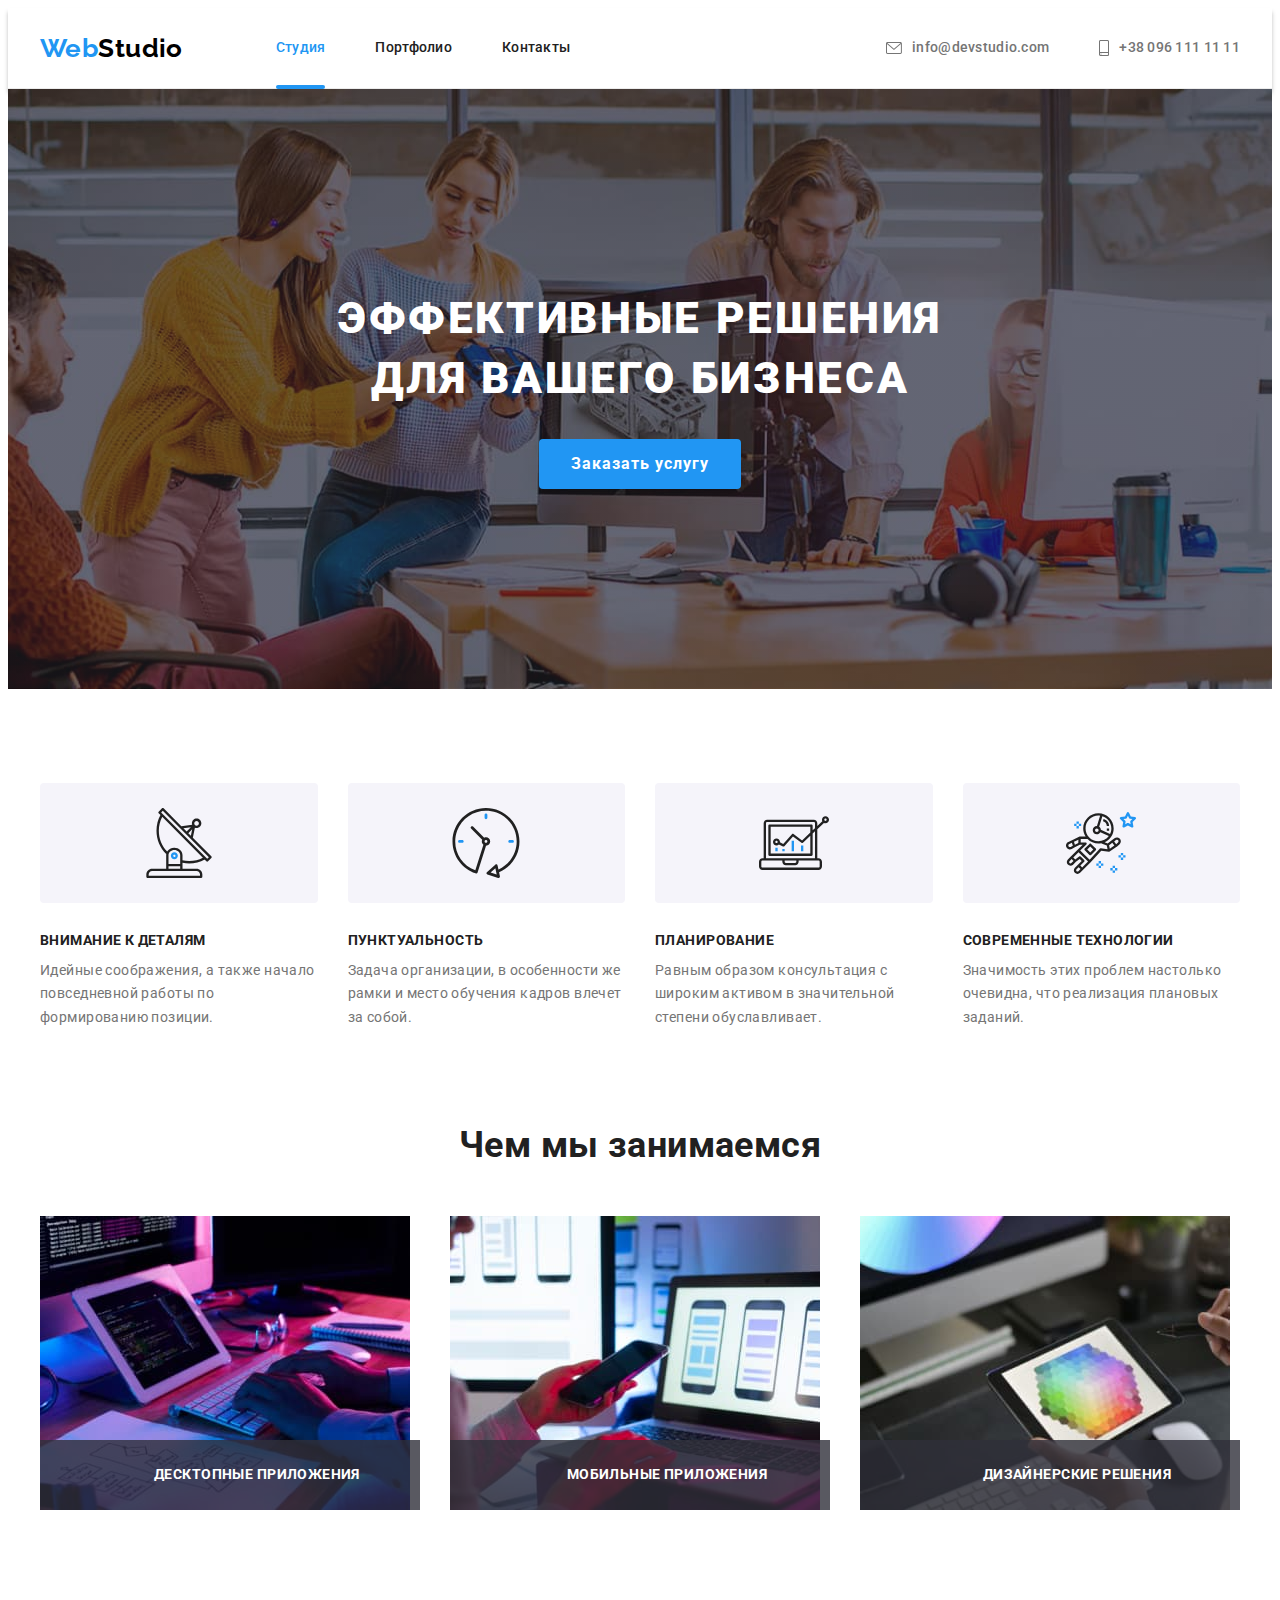
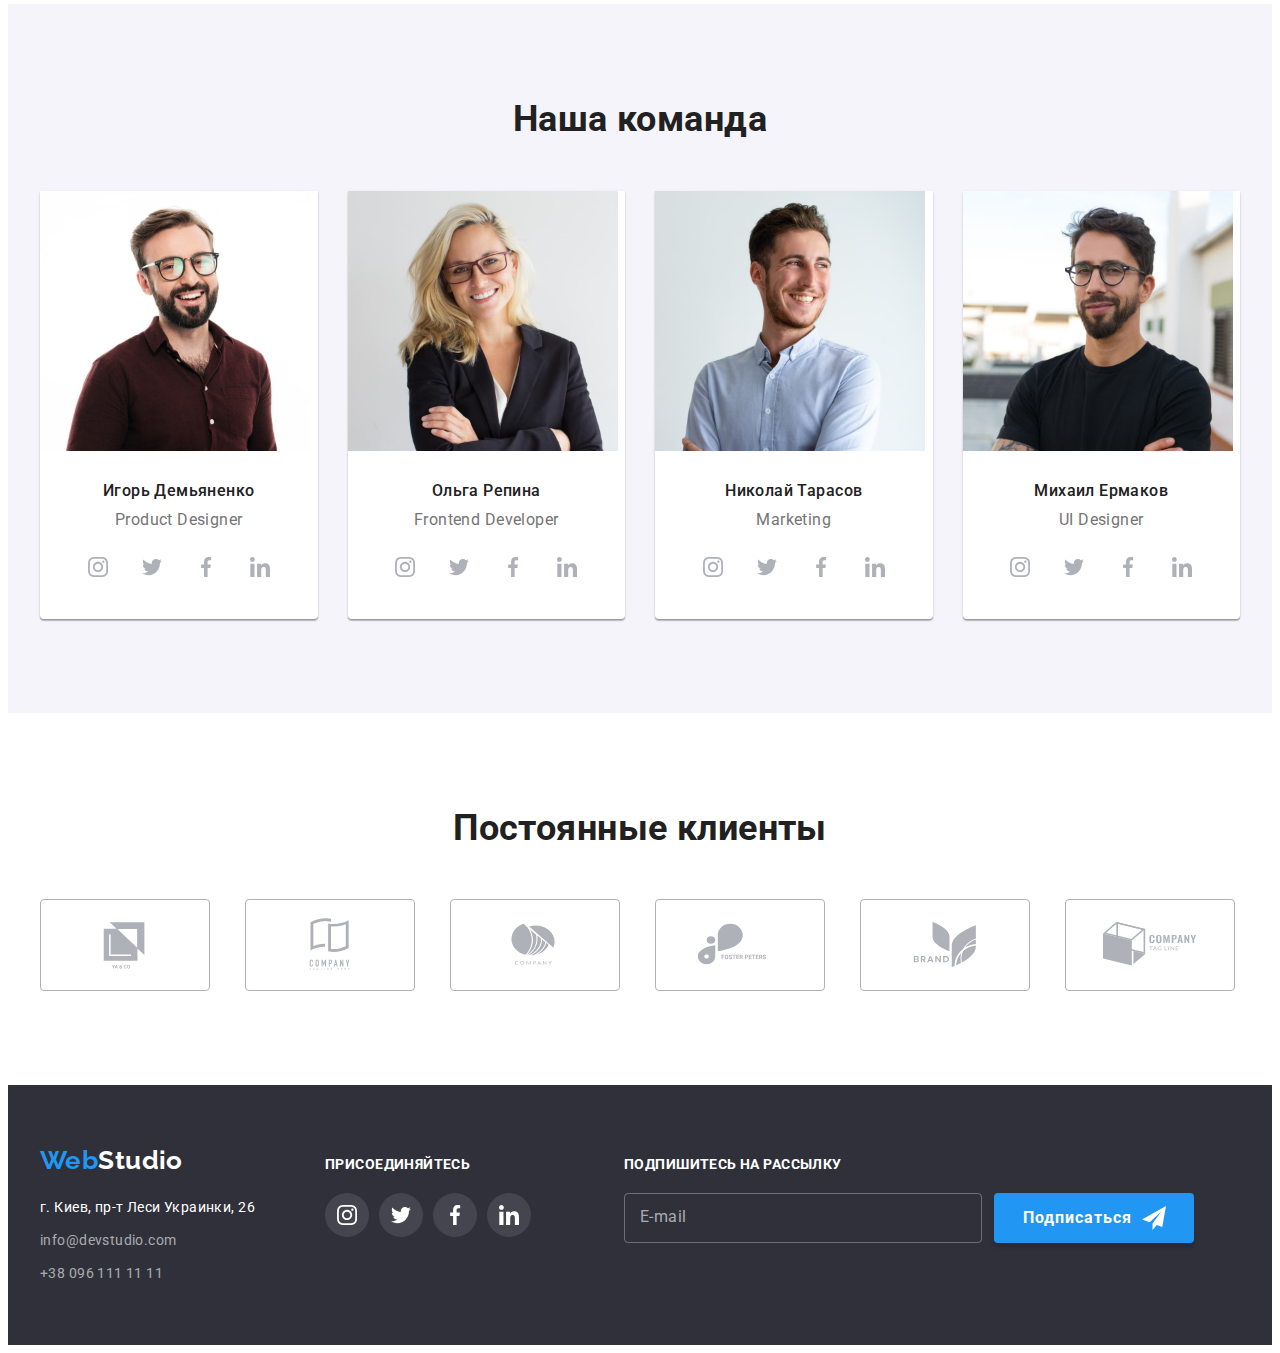
==== index.html @ 979dc064 "ДЗ6" ====
<!DOCTYPE html>
<html lang="ru">
<head>
    <meta charset="UTF-8">
    <meta http-equiv="X-UA-Compatible" content="IE=edge">
    <meta name="viewport" content="width=device-width, initial-scale=1.0">
    <title>Document</title>
    <link href="https://fonts.googleapis.com/css2?family=Raleway:wght@700&family=Roboto:wght@400;500;700;900&display=swap"
      rel="stylesheet">
      <link rel="stylesheet" href="https://cdnjs.cloudflare.com/ajax/libs/modern-normalize/1.1.0/modern-normalize.min.css"
        integrity="sha512-wpPYUAdjBVSE4KJnH1VR1HeZfpl1ub8YT/NKx4PuQ5NmX2tKuGu6U/JRp5y+Y8XG2tV+wKQpNHVUX03MfMFn9Q=="
        crossorigin="anonymous" referrerpolicy="no-referrer" />
    <link rel="stylesheet" href="./css/styles.css">
</head>
<body>
  <!-- Шапка сайта-->
  <header class="border-line">
    <div class="container header-container">
      <nav class="nav-page header-container">
        <a href="" lang="en" class="logo link ">Web<span class="logo-header">Studio</span></a>
        <ul class="nav-list list header-list">
          <li class="header-item"><a href="./index.html" class="link-active link header-link">Студия</a></li>
          <li class="header-item"><a href="./portfolio.html" class="link header-link">Портфолио</a></li>
          <li class="header-item"><a href="" class="link header-link">Контакты</a></li>
        </ul>
      </nav>
      <ul class="contact-list list header-list">
        <li class="contact-item">
          <a href="mailto:info@devstudio.com" class="link header-link">
                      <svg class="contact-icons" width="16px" height="12px">
                        <use href="./images/icons.svg#icon-mail"></use>
                      </svg>
                      info@devstudio.com</a></li>
        <li class="contact-item">
          <a href="tel:+380961111111" class="link header-link">
                      <svg class="contact-icons" width="10px" height="16px">
                        <use href="./images/icons.svg#icon-smartphone"></use>
                      </svg>
                      +38 096 111 11 11</a></li>
      </ul>
      </div>
  </header> 
  <main>
    <!-- Герой -->
  <section class="hero">
    <div class="container">
    <h1 class="hero-title hero-container">
      Эффективные решения для вашего бизнеса
    </h1>
    <button type="button" class="hero-btn" data-modal-open>Заказать услугу</button>
    </div>
  </section> 
  <!-- Список преимуществ работы с компанией -->
  <section class="benefits section">
    <div class="container">
    <h2 class="visually-hidden"> Наши преимущества </h2>
    <ul class="card-set list">
      <li class="benefits-items"> 
        <div class="benefits-box">
          <svg class="benefits-icons" width="70" height="70">
            <use href="./images/icons.svg#icon-antenna"></use>
          </svg>
        </div>
        <h3 class="benefits-title">Внимание к деталям</h3>
        <p class="benefits-text">Идейные соображения, а также начало повседневной работы по формированию позиции.</p>
      </li>
      <li class="benefits-items">
        <div class="benefits-box">
          <svg class="benefits-icons" width="70" height="70">
            <use href="./images/icons.svg#icon-clock"></use>
          </svg>
        </div>
        <h3 class="benefits-title">Пунктуальность</h3>
        <p class="benefits-text">Задача организации, в особенности же рамки и место обучения кадров влечет за собой.</p>
      </li>
      <li class="benefits-items">
        <div class="benefits-box">
          <svg class="benefits-icons" width="70" height="70">
            <use href="./images/icons.svg#icon-diagram"></use>
          </svg>
        </div>
        <h3 class="benefits-title">Планирование</h3>
        <p class="benefits-text">Равным образом консультация с широким активом в значительной степени обуславливает.</p>
      </li>
      <li class="benefits-items">
        <div class="benefits-box">
          <svg class="benefits-icons" width="70" height="70">
            <use href="./images/icons.svg#icon-astronaut"></use>
          </svg>
        </div>
        <h3 class="benefits-title">Современные технологии</h3>
        <p class="benefits-text">Значимость этих проблем настолько очевидна, что реализация плановых заданий.</p>
      </li>
    </ul>
    </div>
  </section>
  <!-- Чем мы занимаемся -->
  <section class="work section">
    <div class="container">
    <h2 class="section-title">Чем мы занимаемся</h2>
    <ul class="card-set list">
      <li class="work-items">
        <div class="work-items-wrap">
          <img src="./images/img-work-1.jpg" alt="Верстка десктопных приложений" width="370" height="294">
          <p class="work-img-text">Десктопные приложения</p>
        </div>
      </li>
      <li class="work-items">
        <div class="work-items-wrap">
          <img src="./images/img-work-2.jpg" alt="Дизайн мобильных приложений" width="370" height="294">
          <p class="work-img-text">Мобильные приложения</p>
        </div>
      </li>
        <li class="work-items">
        <div class="work-items-wrap">
      <img src="./images/img-work-3.jpg" alt="Подборка цветовых решений" width="370" height="294">
      <p class="work-img-text">Дизайнерские решения</p>
      </div>
      </li>
        </ul>
        </div>
  </section>
    <!-- Наша команда -->
    <section class="team section">
      <div class="container">
      <h2 class="section-title team-title">Наша команда</h2>
      <ul class="card-set list">
        <li class="team-item">
          <img src="./images/img-team-1.jpg" alt="Фото сотрудника Игоря Демьяненко Product Designer" width="270" height="260" class="card">
            <div class="team-box">
            <h3 class="team-name">Игорь Демьяненко</h3>
            <p lang="en" class="team-position">Product Designer</p>
            <ul class="social-list list">
              <li class="social-item">
                <a href="" target="_blank" rel="noopener noreferrer nofollow" class="social-link link">
                  <svg class="social-icon" width="20" height="20">
                    <use href="images/icons.svg#icon-instagram"></use>
                  </svg>
                </a>
              </li>
              <li class="social-item">
                <a href="" target="_blank" rel="noopener noreferrer nofollow" class="social-link link">
                  <svg class="social-icon" width="20" height="20">
                    <use href="images/icons.svg#icon-twitter"></use>
                  </svg>
                </a>
              </li>
              <li class="social-item">
                <a href="" target="_blank" rel="noopener noreferrer nofollow" class="social-link link">
                  <svg class="social-icon" width="20" height="20">
                    <use href="images/icons.svg#icon-facebook"></use>
                  </svg>
                </a>
              </li>
              <li class="social-item">
                <a href="" target="_blank" rel="noopener noreferrer nofollow" class="social-link link">
                  <svg class="social-icon" width="20" height="20">
                    <use href="images/icons.svg#icon-linkedin"></use>
                  </svg>
                </a>
              </li>
            </ul>
            </div>
            </li>
        <li class="team-item">
          <img src="./images/img-team-2.jpg" alt="Фото сотрудника Ольги Репиной Frontend Developer" width="270" height="260" class="card">
          <div class="team-box">
          <h3 class="team-name">Ольга Репина</h3>
          <p lang="en" class="team-position">Frontend Developer</p>
          <ul class="social-list list">
            <li class="social-item">
              <a href="" target="_blank" rel="noopener noreferrer nofollow" class="social-link link">
                <svg class="social-icon" width="20" height="20">
                  <use href="images/icons.svg#icon-instagram"></use>
                </svg>
              </a>
            </li>
            <li class="social-item">
              <a href="" target="_blank" rel="noopener noreferrer nofollow" class="social-link link">
                <svg class="social-icon" width="20" height="20">
                  <use href="images/icons.svg#icon-twitter"></use>
                </svg>
              </a>
            </li>
            <li class="social-item">
              <a href="" target="_blank" rel="noopener noreferrer nofollow" class="social-link link">
                <svg class="social-icon" width="20" height="20">
                  <use href="images/icons.svg#icon-facebook"></use>
                </svg>
              </a>
            </li>
            <li class="social-item">
              <a href="" target="_blank" rel="noopener noreferrer nofollow" class="social-link link">
                <svg class="social-icon" width="20" height="20">
                  <use href="images/icons.svg#icon-linkedin"></use>
                </svg>
              </a>
            </li>
          </ul>
          </div>
        </li>
        <li class="team-item">
          <img src="./images/img-team-3.jpg" alt="Фото сотрудника Николая Тарасова Marketing" width="270" height="260" class="card">
          <div class="team-box">
          <h3 class="team-name">Николай Тарасов</h3>
          <p lang="en" class="team-position">Marketing</p>
          <ul class="social-list list">
            <li class="social-item">
              <a href="" target="_blank" rel="noopener noreferrer nofollow" class="social-link link">
                <svg class="social-icon" width="20" height="20">
                  <use href="images/icons.svg#icon-instagram"></use>
                </svg>
              </a>
            </li>
            <li class="social-item">
              <a href="" target="_blank" rel="noopener noreferrer nofollow" class="social-link link">
                <svg class="social-icon" width="20" height="20">
                  <use href="images/icons.svg#icon-twitter"></use>
                </svg>
              </a>
            </li>
            <li class="social-item">
              <a href="" target="_blank" rel="noopener noreferrer nofollow" class="social-link link">
                <svg class="social-icon" width="20" height="20">
                  <use href="images/icons.svg#icon-facebook"></use>
                </svg>
              </a>
            </li>
            <li class="social-item">
              <a href="" target="_blank" rel="noopener noreferrer nofollow" class="social-link link">
                <svg class="social-icon" width="20" height="20">
                  <use href="images/icons.svg#icon-linkedin"></use>
                </svg>
              </a>
            </li>
          </ul>
          </div>
        </li>
        <li class="team-item">
          <img src="./images/img-team-4.jpg" alt="Фото сотрудника Михаила Ермакова UI Designer" width="270" height="260" class="card">
          <div class="team-box">
          <h3 class="team-name">Михаил Ермаков</h3>
          <p lang="en" class="team-position">UI Designer</p>
          <ul class="social-list list">
          <li class="social-item">
            <a href="" target="_blank" rel="noopener noreferrer nofollow" class="social-link link">
              <svg class="social-icon" width="20" height="20">
                <use href="images/icons.svg#icon-instagram"></use>
              </svg>
            </a>
          </li>
          <li class="social-item">
            <a href="" target="_blank" rel="noopener noreferrer nofollow" class="social-link link">
              <svg class="social-icon" width="20" height="20">
                <use href="images/icons.svg#icon-twitter"></use>
              </svg>
            </a>
          </li>
          <li class="social-item">
            <a href="" target="_blank" rel="noopener noreferrer nofollow" class="social-link link">
              <svg class="social-icon" width="20" height="20">
                <use href="images/icons.svg#icon-facebook"></use>
              </svg>
            </a>
          </li>
          <li class="social-item">
            <a href="" target="_blank" rel="noopener noreferrer nofollow" class="social-link link">
              <svg class="social-icon" width="20" height="20">
                <use href="images/icons.svg#icon-linkedin"></use>
              </svg>
            </a>
          </li>
        </ul>
          </div>
        </li>
      </ul>
      </div>
    </section>
    </main>
    <!-- Постоянные клиенты -->
    <section class="clients section">
      <div class="container">
        <h2 class="section-title">Постоянные клиенты</h2>
        <ul class="card-set list">
          <li class="clients-items">
            <a href=""  target="_blank" rel="noopener noreferrer nofollow" class="clients-link link">
              <svg class="clients-icons" width="106" height="60">
                <use href="images/icons.svg#icon-Logo-1"></use>
              </svg>
            </a>
          </li>
          <li class="clients-items">
            <a href=""  target="_blank" rel="noopener noreferrer nofollow" class="clients-link link">
              <svg class="clients-icons" width="106" height="60">
                <use href="images/icons.svg#icon-Logo-2"></use>
              </svg>
            </a>
          </li>
          <li class="clients-items">
            <a href=""  target="_blank" rel="noopener noreferrer nofollow" class="clients-link link">
              <svg class="clients-icons" width="106" height="60">
                <use href="images/icons.svg#icon-Logo-3"></use>
              </svg>
            </a>
          </li>
          <li class="clients-items">
            <a href=""  target="_blank" rel="noopener noreferrer nofollow" class="clients-link link">
              <svg class="clients-icons" width="106" height="60">
                <use href="images/icons.svg#icon-Logo-4"></use>
              </svg>
            </a>
          </li>
          <li class="clients-items">
            <a href=""  target="_blank" rel="noopener noreferrer nofollow" class="clients-link link">
              <svg class="clients-icons" width="106" height="60">
                <use href="images/icons.svg#icon-Logo-5"></use>
              </svg>
            </a>
          </li>
          <li class="clients-items">
            <a href=""  target="_blank" rel="noopener noreferrer nofollow" class="clients-link link">
              <svg class="clients-icons" width="106" height="60">
                <use href="images/icons.svg#icon-Logo-6"></use>
              </svg>
            </a>
          </li>
        </ul>
      </div>
    </section>
    <!-- Футер -->
    <footer class="basement basement-section">
      <div class="container basement-container"> 
        <div class="basement-contacts">
      <a href="" lang="en" class="logo link">Web<span class="logo-footer">Studio</span></a>
      <address class="basement-address">
        <ul class="basement-list list">
          <li class="basement-items"><a href="https://goo.gl/maps/84MK3g47taFm8UyFA" target="_blank" rel="noopener noreferrer nofollow"
              class="basement-link link white"> г. Киев, пр-т Леси Украинки, 26 </a></li>
          <li class="basement-items"><a href="mailto:info@devstudio.com" class="basement-link link">info@devstudio.com</a></li>
          <li class="basement-items"><a href="tel:+380961111111" class="basement-link link">+38 096 111 11 11</a></li>
        </ul>
      </address>
      </div>
      <div class="basement-join-section">
      <h2 class="basement-social-title">присоединяйтесь</h2>
            <ul class="social-list list">
              <li class="social-item">
                <a href=""  target="_blank" rel="noopener noreferrer nofollow" class="social-link link">
                  <svg class="social-icon" width="20" height="20">
                    <use href="images/icons.svg#icon-instagram"></use>
                  </svg>
                </a>
              </li>
              <li class="social-item">
                <a href=""  target="_blank" rel="noopener noreferrer nofollow" class="social-link link">
                  <svg class="social-icon" width="20" height="20">
                    <use href="images/icons.svg#icon-twitter"></use>
                  </svg>
                </a>
              </li>
              <li class="social-item">
                <a href=""  target="_blank" rel="noopener noreferrer nofollow" class="social-link link">
                  <svg class="social-icon" width="20" height="20">
                    <use href="images/icons.svg#icon-facebook"></use>
                  </svg>
                </a>
              </li>
              <li class="social-item">
                <a href=""  target="_blank" rel="noopener noreferrer nofollow" class="social-link link">
                  <svg class="social-icon" width="20" height="20">
                    <use href="images/icons.svg#icon-linkedin"></use>
                  </svg>
                </a>
              </li>
            </ul>
            </div>
            <div class="basement-subscribe-section">
              <h2 class="basement-social-title">Подпишитесь на рассылку</h2>
              <div class="subscribe-section">
              <form class="subscribe-form">
                <label class="subscribe-label" for="subscribe-input "></label>
                <span class="subscribe-wrap">
                  <input type="email" class="subscribe-input" id="form-input" name="mail">
                  <span class="form-label">E-mail</span>
                </span>
              </form>
              <button tupe="button" class="hero-btn basement-btn">
                <span class="subscribe">Подписаться</span>
                <svg class="subscribe-icon" width="24px" height="24px">
                  <use href="images/icons.svg#icon-icon-send"></use>
                </svg>
              </button>
              </div>
            </div>
      </div>
    </footer>
    <div class="backdrop is-hidden" data-modal>
<div class="modal">
  <button type="button" class="modal-close" data-modal-close>
    <svg class="modal-icon" width="18px" height="18px">
      <use href="images/icons.svg#icon-close-black-18dp"></use>
    </svg>
  </button>
  <p class="modal-title">Оставьте свои данные, мы вам перезвоним</p>
  <form class="modal-form">
  <label class="modal-label">Имя
    <span class="input-wrap">
    <input type="text" name="Name" class="form-input">
    <svg class="input-icon" width="18" height="18">
      <use href="images/icons.svg#icon-person-black-18dp"></use>
    </svg>
    </span>
  </label>
  <label class="modal-label">Телефон
    <span class="input-wrap">
    <input type="tel" name="Tel" class="form-input">
    <svg class="input-icon" width="18" height="18">
      <use href="images/icons.svg#icon-phone-black-18dp"></use>
    </svg>
    </span>
  </label>
  <label class="modal-label">Почта
        <span class="input-wrap">
    <input type="email" name="Mail" class="form-input">
    <svg class="input-icon" width="18" height="18">
      <use href="images/icons.svg#icon-email-black-18dp"></use>
    </svg>
        </span>
  </label>
  <label class="modal-label">Комментарий
    <textarea name="Comment" class="modal-comment" placeholder="Введите текст"></textarea>
  </label>
  <div class="policy-wrap">
    <input type="checkbox" name="policy" id="policy" class="policy-checkbox visually-hidden">
  <label class="check-text" for="policy">
    <span>
      <svg class="policy-icon" width="16" height="15">
        <use href="images/icons.svg#icon-policy"></use>
      </svg>
    </span>
    Соглашаюсь с рассылкой и принимаю &#160; 
    <a href="" class="licensing-policy">    Условия договора</a>
  </label>
  </div>
  <button type="submit" class="hero-btn">Отправить</button>
  </form>
</div>
    </div>
    <script src="./js/modal.js"></script>
</body>
</html>
---- css/styles.css ----
/* цвета страницы
акцент #2196F3
черный #000000
белый #FFFFFF
заголовки #212121
основной цвет текста #757575
*/
:root {
  --accent-color: #2196f3;
  --logo-color: #000000;
  --title-text-color: #212121;
  --primary-text-color: #757575;
  --hero-white-color: #ffffff;
  --background-color-style: #2f303a;
  --btn-background-color: #f5f4fa;
  --icons-main-color: #afb1b8;
  --duration: 250ms;
  --timing-function: cubic-bezier(0.4, 0, 0.2, 1);
}
/* ----------reset------------ */
h1,
h2,
h3,
h4,
h5,
h6,
p {
  margin: 0;
}
ul {
  margin: 0;
  padding-left: 0;
}

/* ---------------------------- */

body {
  color: var(--primary-text-color);
  font-family: "Roboto", sans-serif;
  font-size: 14px;
  line-height: 1.71;
  letter-spacing: 0.03em;
}
.link {
  text-decoration: none;
  color: inherit;
}
.list {
  list-style: none;
}
img {
  display: block;
  max-width: 100%;
}
/* ---------container------------ */
.container {
  width: 1200px;
  padding-left: 15px;
  padding-right: 15px;
  margin: 0 auto;
}
.header-container {
  display: flex;
  align-items: center;
}
.border-line {
  border-bottom: 1px solid #ececec;
  box-shadow: 0px 4px 4px rgba(0, 0, 0, 0.25);
}
.header-list {
  display: flex;
  margin-left: auto;
}
.header-item:not(:last-child),
.contact-item:not(:last-child) {
  margin-right: 50px;
}
.section {
  padding-top: 94px;
  padding-bottom: 94px;
}

/* ------LOGO-------- */
.logo {
  display: block;
  color: var(--accent-color);
  font-family: "Raleway", sans-serif;
  font-weight: 700;
  font-size: 26px;
  line-height: 1.19;
}
.nav-page .logo {
  margin-right: 93px;
}
.logo-header {
  color: var(--logo-color);
}
.logo-footer {
  color: var(--hero-white-color);
}
/* --------HEADER-LINKS----------- */

.nav-list {
  color: var(--title-text-color);
}
.header-link {
  display: flex;
  align-items: center;
  padding-top: 32px;
  padding-bottom: 32px;
  font-weight: 500;
  line-height: 1.14;
  letter-spacing: 0.02em;
  transition: color var(--duration) var(--timing-function);
}
.header-link:hover,
.header-link:focus,
.link-active {
  color: var(--accent-color);
}
.contact-item {
  display: flex;
  align-items: center;
}
.contact-icons {
  margin-right: 10px;
  fill: currentColor;
}
.link-active::after {
  content: "";
  width: 100%;
  height: 4px;
  background-color: var(--accent-color);
  border-radius: 2px;
  position: absolute;
  left: 0;
  bottom: -1px;
}
.link-active {
  position: relative;
}
/* ---------HERO----------- */
.hero {
  background-color: var(--background-color-style);
  background-image: linear-gradient(
      rgba(47, 48, 58, 0.4),
      rgba(47, 48, 58, 0.4)
    ),
    url(../images/hero-bg.jpg);
  background-repeat: no-repeat;
  background-position: center;
  background-size: cover, auto;
  /* max-width: 1600px;
  margin: 0 auto; */
  text-align: center;
  padding-top: 200px;
  padding-bottom: 200px;
}
.hero-container {
  display: block;
  max-width: 696px;
  margin-right: auto;
  margin-left: auto;
  margin-bottom: 30px;
}
.hero-title {
  color: var(--hero-white-color);
  font-weight: 900;
  font-size: 44px;
  line-height: 1.36;
  letter-spacing: 0.06em;
  text-transform: uppercase;
}
.hero-btn {
  font-family: inherit;
  color: var(--hero-white-color);
  background-color: var(--accent-color);
  font-weight: 700;
  font-size: 16px;
  line-height: 1.87;
  align-items: center;
  letter-spacing: 0.06em;
  cursor: pointer;
  border: none;
  box-shadow: 0px 4px 4px rgba(0, 0, 0, 0.15);
  border-radius: 4px;
  padding: 10px 32px;
  transition: background-color var(--duration) var(--timing-function);
}
.hero-btn:hover,
.hero-btn:focus {
  background-color: #188ce8;
}
/* ------------BENEFITS---------- */
.visually-hidden {
  position: absolute;
  width: 1px;
  height: 1px;
  margin: -1px;
  padding: 0;
  overflow: hidden;
  border: 0;
  clip: rect(0 0 0 0);
}
.card-set {
  display: flex;
  flex-wrap: wrap;
  margin-left: -30px;
  margin-top: -30px;
}

.benefits-title {
  margin-bottom: 10px;
  color: var(--title-text-color);
  font-weight: 700;
  font-size: 14px;
  line-height: 1.14;
  text-transform: uppercase;
}
.benefits-items {
  width: calc(100% / 4 - 30px);
  margin-left: 30px;
  margin-top: 30px;
}
.benefits-box {
  background-color: #f5f4fa;
  display: flex;
  align-items: center;
  justify-content: center;
  margin-bottom: 30px;
  padding: 25px 100px;
  border-radius: 4px;
}

/* ---------TEAM---------- */
.section-title {
  margin-bottom: 50px;
  color: var(--title-text-color);
  font-weight: 700;
  font-size: 36px;
  line-height: 1.17;
  text-align: center;
}
.team {
  background-color: #f5f4fa;
}
.team-position,
.team-name {
  font-size: 16px;
  line-height: 1.19;
  text-align: center;
}
.team-name {
  margin-bottom: 10px;
  color: var(--title-text-color);
  font-weight: 500;
}
.team-position {
  margin-bottom: 16px;
}
.team-box {
  padding: 30px 24px;
}
.social-list {
  display: flex;
  justify-content: center;
}
.social-link {
  width: 44px;
  height: 44px;
  border-radius: 50%;
  display: flex;
  justify-content: center;
  align-items: center;
  transition: background-color var(--duration) var(--timing-function),
    color var(--duration) var(--timing-function);
}
.team .social-link {
  background-color: #ffffff;
  color: var(--icons-main-color);
}
.social-icon {
  fill: currentColor;
}
.social-item + .social-item {
  margin-left: 10px;
}
/* ---------WORK---------- */
.work {
  padding-top: 0px;
}
.work-list {
  display: flex;
  flex-wrap: wrap;
  margin-right: -30px;
}
.work-items {
  width: calc(100% / 3 - 30px);
  margin-left: 30px;
  margin-top: 30px;
}
.work-items-wrap {
  position: relative;
  overflow: hidden;
}
.work-img-text {
  position: absolute;
  bottom: 0;
  left: 0;
  background-color: rgba(47, 48, 58, 0.8);
  color: var(--hero-white-color);
  font-weight: 700;
  font-size: 14px;
  line-height: 1.14;
  text-align: center;
  text-transform: uppercase;
  width: 100%;
  padding: 27px 27px;
}

/* ----------TEAM------------ */
.team-list {
  display: flex;
  flex-wrap: wrap;
  margin-right: -30px;
}
.team-item {
  width: calc(100% / 4 - 30px);
  margin-left: 30px;
  margin-top: 30px;
  background-color: #ffffff;
  box-shadow: 0px 1px 3px rgba(0, 0, 0, 0.12), 0px 1px 1px rgba(0, 0, 0, 0.14),
    0px 2px 1px rgba(0, 0, 0, 0.2);
  border-radius: 0px 0px 4px 4px;
}

/* --------------CLIENTS------------ */
.clients-link {
  width: 170px;
  height: 92px;
  border: 1px solid #afb1b8;
  box-sizing: border-box;
  border-radius: 4px;
  display: flex;
  justify-content: center;
  align-items: center;
  color: var(--icons-main-color);
  transition: color var(--duration) var(--timing-function),
    border-color var(--duration) var(--timing-function);
}
.clients-items {
  width: calc(100% / 6 - 30px);
  margin-left: 30px;
  margin-top: 30px;
}
.clients-icons {
  fill: currentColor;
}
.clients-link:hover,
.clients-link:focus {
  color: var(--accent-color);
  border-color: var(--accent-color);
}
/* --------------BASEMENT----------- */

.basement-address {
  font-style: normal;
}
.basement-link {
  color: rgba(255, 255, 255, 0.6);
  transition: color var(--duration) var(--timing-function);
}
.basement-link.white {
  color: var(--hero-white-color);
}
.basement-link:hover,
.basement-link:focus {
  color: var(--accent-color);
}
.basement-section {
  padding-bottom: 60px;
  padding-top: 60px;
  background-color: var(--background-color-style);
}
.basement .logo {
  margin-bottom: 20px;
}
.basement-items:not(:last-child) {
  margin-bottom: 9px;
}
.basement-container {
  display: flex;
  align-items: baseline;
}
.basement-contacts {
  margin-right: 70px;
}
.basement-social-title {
  font-size: 14px;
  line-height: 1.14;
  letter-spacing: 0.03em;
  text-transform: uppercase;
  margin-bottom: 20px;
  color: var(--hero-white-color);
}

.basement .social-link {
  background-color: rgba(255, 255, 255, 0.1);
  color: var(--hero-white-color);
}

.social-link:hover,
.social-link:focus {
  background-color: var(--accent-color);
  color: var(--hero-white-color);
}

.basement .social-list {
  margin-right: 93px;
}
.subscribe-section {
  display: flex;
}
.subscribe-input {
  width: 358px;
  height: 50px;
  padding: 15px 16px;
  border: 1px solid rgba(255, 255, 255, 0.3);
  box-sizing: border-box;
  border-radius: 4px;
  background-color: transparent;
  margin-right: 12px;
}
.subscribe-wrap {
  position: relative;
}
.form-label {
  position: absolute;
  left: 16px;
  top: 50%;
  transform: translateY(-50%);
  color: rgba(255, 255, 255, 0.6);
  font-size: 16px;
  line-height: 1.25;
}
.basement-btn {
  position: relative;
  width: 200px;
  padding: 10px 29px;
  text-align: left;
}
.subscribe-icon {
  position: absolute;
  right: 28px;
  top: 50%;
  transform: translateY(-50%);
}

/* ---------MODAL-WINDOW---------- */
.backdrop {
  position: fixed;
  top: 0;
  width: 100vw;
  height: 100vh;
  background-color: rgba(0, 0, 0, 0.2);
  transition: opacity var(--duration) var(--timing-function),
    visibility var(--duration) var(--timing-function);
}
.modal {
  width: 528px;
  min-height: 581px;
  background-color: #ffffff;
  box-shadow: 0px 1px 3px rgba(0, 0, 0, 0.12), 0px 1px 1px rgba(0, 0, 0, 0.14),
    0px 2px 1px rgba(0, 0, 0, 0.2);
  border-radius: 4px;
  position: absolute;
  top: 50%;
  left: 50%;
  transform: translate(-50%, -50%) scale(1.1);
  transition: transform var(--duration) var(--timing-function);
  padding: 40px;
}
.is-hidden {
  opacity: 0;
  pointer-events: none;
  visibility: hidden;
}
.backdrop.is-hidden .modal {
  transform: translate(-50%, -50%) scale(0.7);
}
.modal-close {
  position: absolute;
  top: 8px;
  right: 8px;
  display: flex;
  align-items: center;
  justify-content: center;
  width: 30px;
  height: 30px;
  border-radius: 50%;
  border: 1px solid rgba(0, 0, 0, 0.1);
  background-color: transparent;
  cursor: pointer;
}
.modal-close:focus .modal-icon,
.modal-close:hover .modal-icon {
  fill: var(--accent-color);
}
.modal-title {
  font-weight: 700;
  font-size: 20px;
  line-height: 1.15;
  text-align: center;
  margin-bottom: 12px;
  color: var(--title-text-color);
}

.form-input {
  width: 100%;
  height: 40px;
  border: 1px solid rgba(33, 33, 33, 0.2);
  border-radius: 4px;
  padding: 12px 42px;
  outline: none;
  transition: border-color var(--duration) var(--timing-function);
}
.form-input:focus {
  border-color: var(--accent-color);
}
.form-input:focus + .input-icon {
  fill: var(--accent-color);
}
.modal-comment {
  width: 100%;
  height: 120px;
  resize: none;
  padding: 12px 16px;
  margin-bottom: 20px;
  border: 1px solid rgba(33, 33, 33, 0.2);
  border-radius: 4px;
  outline: none;
  transition: border-color var(--duration) var(--timing-function);
}
.modal-comment:focus {
  border-color: var(--accent-color);
}
.input-wrap {
  position: relative;
  margin-bottom: 10px;
}
.input-icon {
  position: absolute;
  left: 12px;
  top: 6px;
  transform: translateY(-50%);
  transition: fill var(--duration) var(--timing-function);
}
.modal-label,
.modal-comment::placeholder {
  font-size: 12px;
  line-height: 1.17;
  letter-spacing: 0.01em;
  color: rgba(117, 117, 117, 0.5);
}
.modal-label {
  color: var(--primary-text-color);
}
.check-text {
  font-size: 14px;
  line-height: 1.71;
  color: var(--primary-text-color);
  padding-left: 14px;
  display: flex;
  align-items: center;
}
.policy-wrap {
  margin-bottom: 30px;
}
.licensing-policy {
  color: var(--accent-color);
}
.modal-form .hero-btn {
  display: block;
  margin-right: auto;
  margin-left: auto;
}
.check-text span {
  width: 16px;
  height: 15px;
  border-radius: 2px;
  border: 2px solid #212121;
  margin-right: 7px;
  display: flex;
  align-items: center;
  justify-content: center;
}

.policy-checkbox:checked + .check-text span {
  background-color: var(--accent-color);
  border: none;
}
/* ---------------FILTER-PORTFOLIO---------- */
.filter-btn {
  border-radius: 4px;
  border-color: transparent;
  padding: 6px 22px;
  font-family: inherit;
  color: var(--title-text-color);
  background-color: var(--btn-background-color);
  font-weight: 500;
  font-size: 16px;
  line-height: 1.63;
  cursor: pointer;
  transition: background-color var(--duration) var(--timing-function),
    color var(--duration) var(--timing-function),
    box-shadow var(--duration) var(--timing-function);
}
.filter-btn:focus,
.filter-btn:hover,
.active {
  color: var(--hero-white-color);
  background-color: var(--accent-color);
  box-shadow: 0px 3px 1px rgba(0, 0, 0, 0.1), 0px 1px 2px rgba(0, 0, 0, 0.08),
    0px 2px 2px rgba(0, 0, 0, 0.12);
}
.filter-list {
  margin-bottom: 56px;
  display: flex;
  justify-content: center;
}
.button-item:not(:last-child) {
  margin-right: 8px;
}
.portfolio-item {
  width: calc(100% / 3 - 30px);
  margin-left: 30px;
  margin-top: 30px;
}
.portfolio-border {
  border: 1px solid #eeeeee;
  padding: 20px 24px;
}

.portfolio-title {
  color: var(--title-text-color);
  font-weight: 700;
  font-size: 18px;
  line-height: 2;
  letter-spacing: 0.06em;
  margin-bottom: 4px;
}
.portfolio-category {
  font-size: 16px;
  line-height: 1.88;
}
.portfolio-link {
  display: flex;
  flex-direction: column;
  transition: box-shadow var(--duration) var(--timing-function);
}
.portfolio-link:hover,
.portfolio-link:focus {
  box-shadow: 0px 1px 1px rgba(0, 0, 0, 0.12), 0px 4px 4px rgba(0, 0, 0, 0.06),
    1px 4px 6px rgba(0, 0, 0, 0.16);
}
.portfolio-items-wrap {
  position: relative;
  overflow: hidden;
}
.portfolio-img-text {
  position: absolute;
  bottom: 0;
  left: 0;
  background-color: rgba(33, 150, 243, 0.9);
  color: var(--hero-white-color);
  font-size: 18px;
  line-height: 1.56;
  width: 100%;
  height: 100%;
  padding: 63px 24px;
  overflow: hidden;
  transform: translateY(100%);
  transition: transform var(--duration) var(--timing-function);
}
.portfolio-link:hover .portfolio-img-text,
.portfolio-link:focus .portfolio-img-text {
  transform: translateY(0);
}
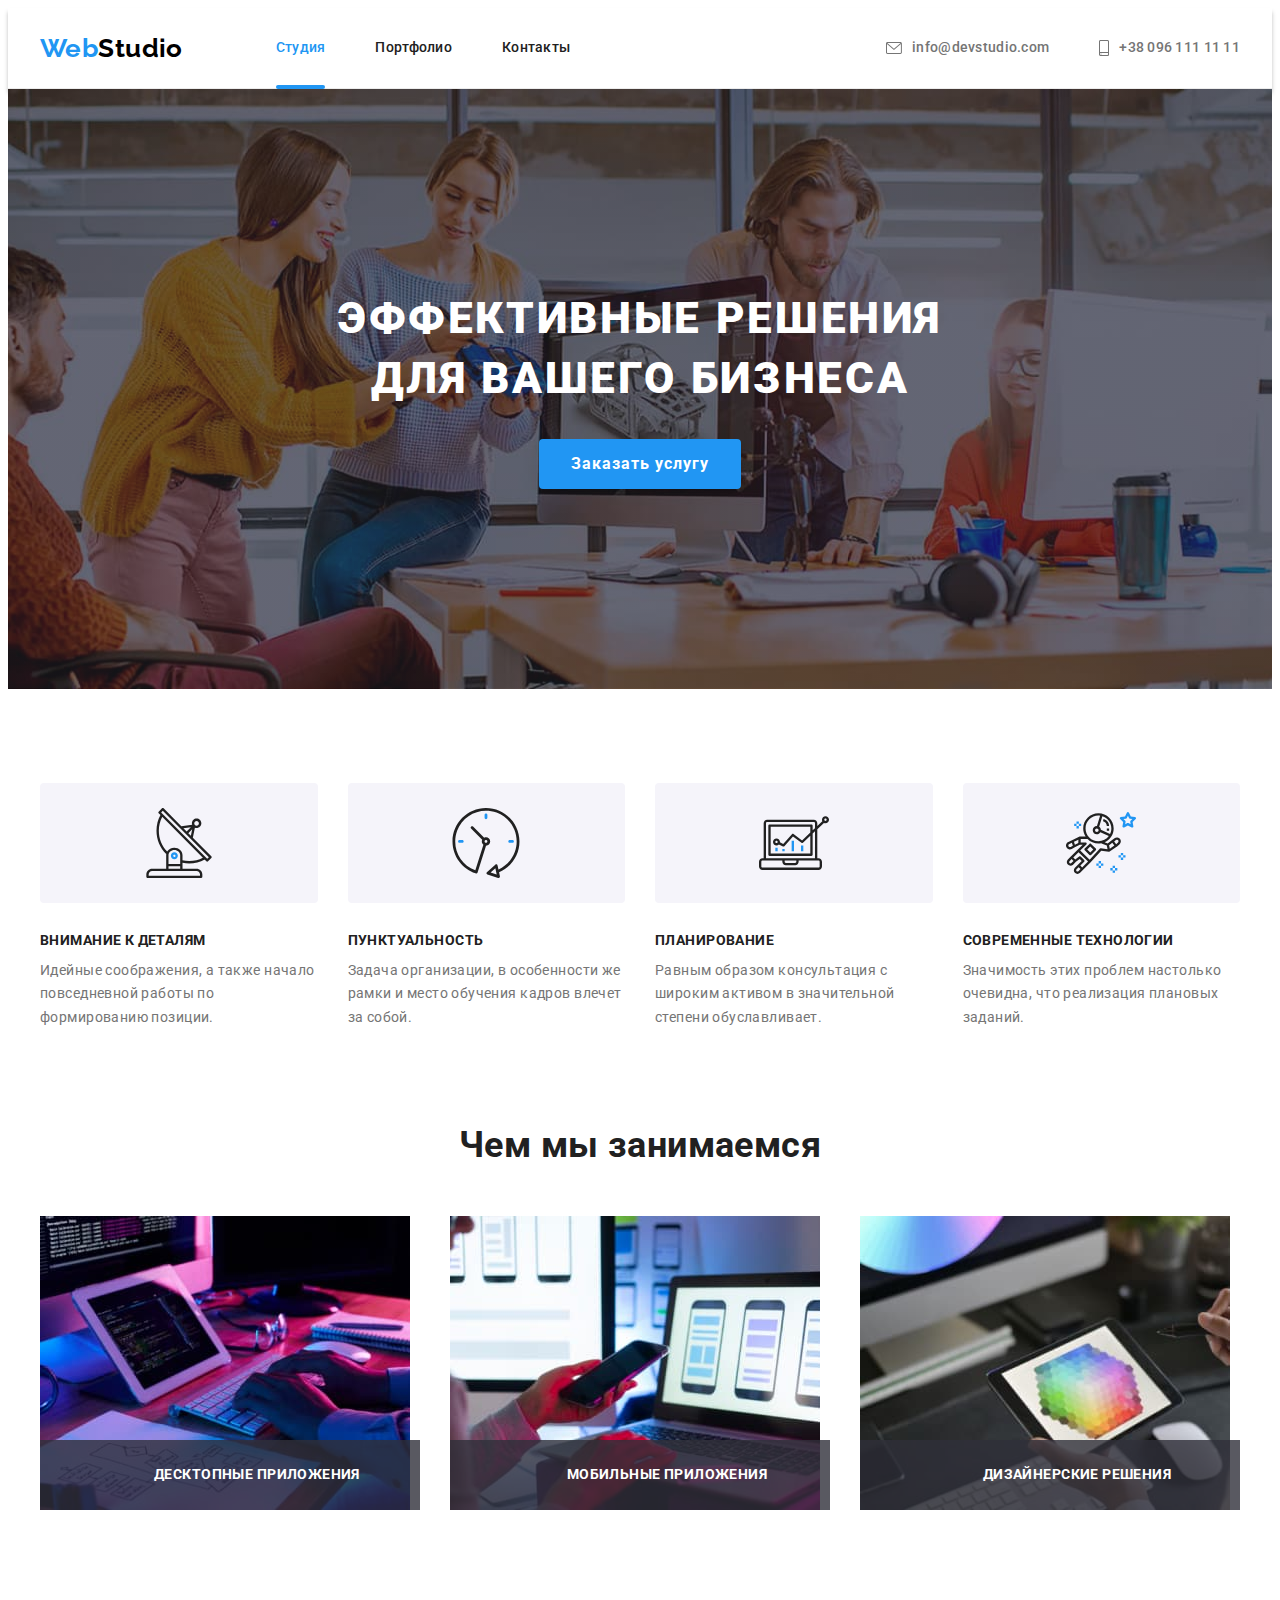
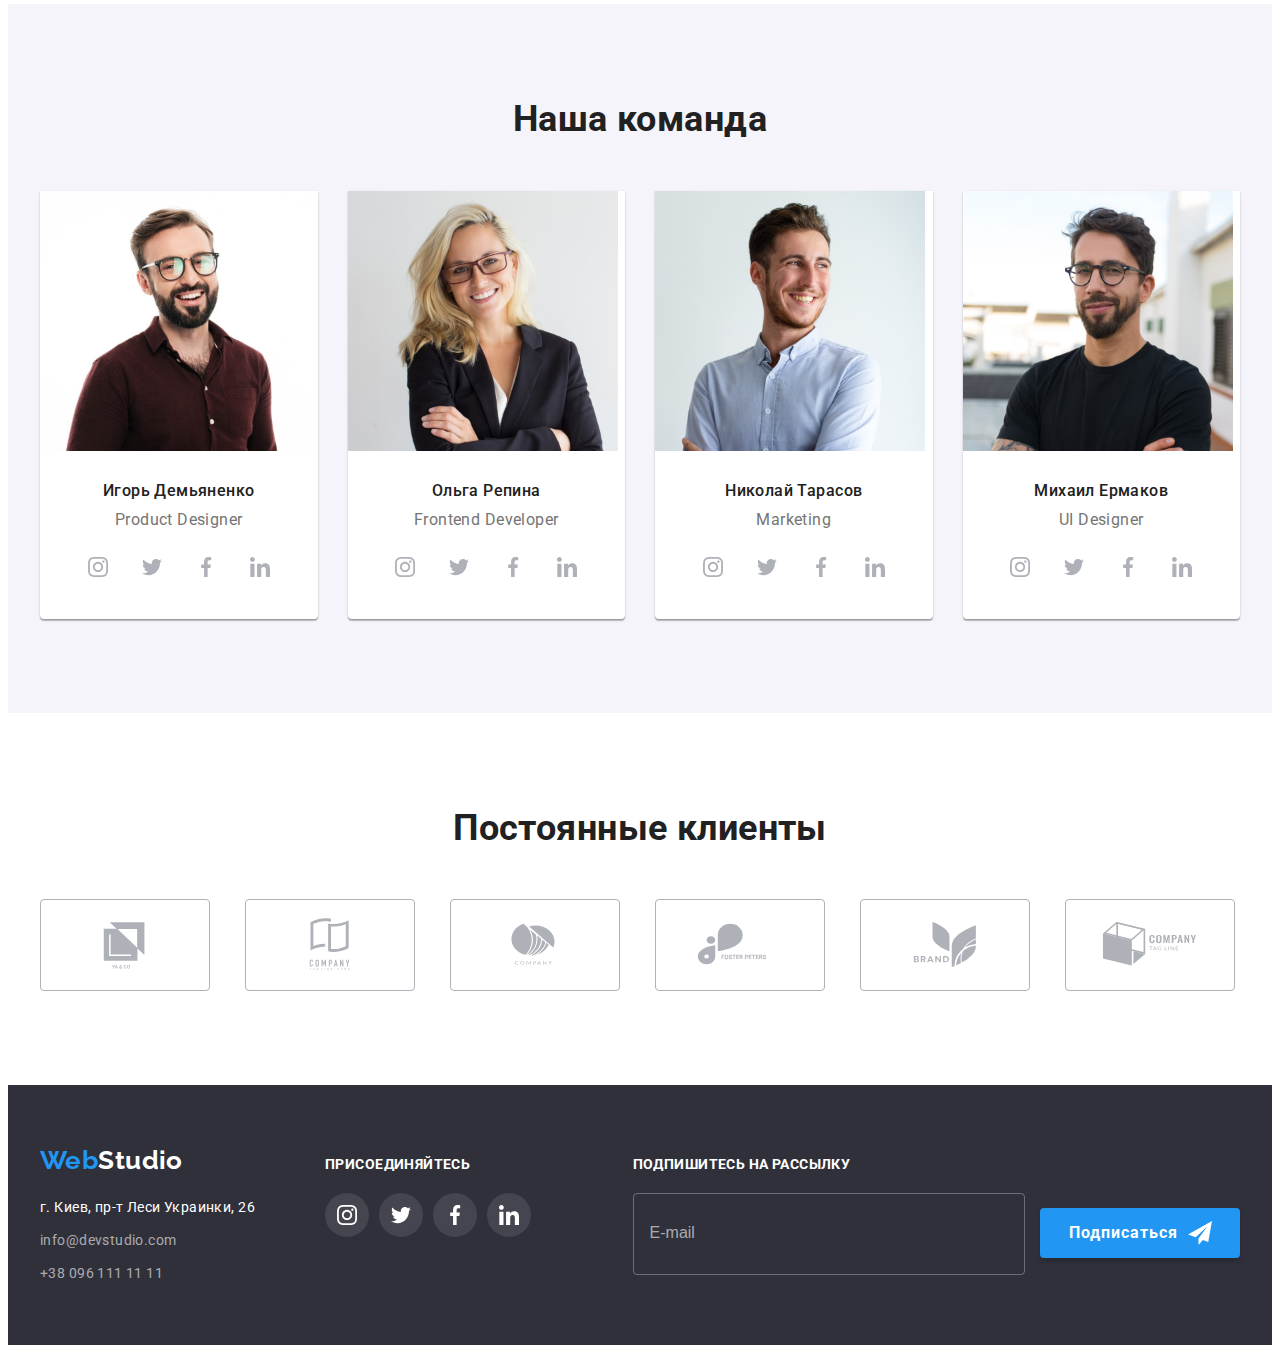
==== commit 6961b604: "Правки по ДЗ" ====
--- a/index.html
+++ b/index.html
@@ -330,7 +330,7 @@
     <!-- Футер -->
     <footer class="basement basement-section">
       <div class="container basement-container"> 
-        <div class="basement-contacts">
+        <div class="basement-wrapper">
       <a href="" lang="en" class="logo link">Web<span class="logo-footer">Studio</span></a>
       <address class="basement-address">
         <ul class="basement-list list">
@@ -341,7 +341,7 @@
         </ul>
       </address>
       </div>
-      <div class="basement-join-section">
+      <div class="basement-wrapper">
       <h2 class="basement-social-title">присоединяйтесь</h2>
             <ul class="social-list list">
               <li class="social-item">
@@ -374,23 +374,17 @@
               </li>
             </ul>
             </div>
-            <div class="basement-subscribe-section">
+            <div class="basement-wrapper">
               <h2 class="basement-social-title">Подпишитесь на рассылку</h2>
-              <div class="subscribe-section">
               <form class="subscribe-form">
-                <label class="subscribe-label" for="subscribe-input "></label>
-                <span class="subscribe-wrap">
-                  <input type="email" class="subscribe-input" id="form-input" name="mail">
-                  <span class="form-label">E-mail</span>
-                </span>
-              </form>
-              <button tupe="button" class="hero-btn basement-btn">
+                  <input type="email" class="subscribe-input" id="form-input" name="mail" placeholder="E-mail">
+              <button type="submit" class="hero-btn basement-btn">
                 <span class="subscribe">Подписаться</span>
                 <svg class="subscribe-icon" width="24px" height="24px">
                   <use href="images/icons.svg#icon-icon-send"></use>
                 </svg>
               </button>
-              </div>
+              </form>
             </div>
       </div>
     </footer>
@@ -403,38 +397,41 @@
   </button>
   <p class="modal-title">Оставьте свои данные, мы вам перезвоним</p>
   <form class="modal-form">
-  <label class="modal-label">Имя
-    <span class="input-wrap">
+    <div class="modal-form-wrapper">
+<label class="modal-label"><span class="modal-label-text">Имя</span>
+  <span class="input-wrap">
     <input type="text" name="Name" class="form-input">
     <svg class="input-icon" width="18" height="18">
       <use href="images/icons.svg#icon-person-black-18dp"></use>
     </svg>
-    </span>
-  </label>
-  <label class="modal-label">Телефон
-    <span class="input-wrap">
+  </span>
+</label>
+<label class="modal-label"><span class="modal-label-text">Телефон</span>
+  <span class="input-wrap">
     <input type="tel" name="Tel" class="form-input">
     <svg class="input-icon" width="18" height="18">
       <use href="images/icons.svg#icon-phone-black-18dp"></use>
     </svg>
-    </span>
-  </label>
-  <label class="modal-label">Почта
-        <span class="input-wrap">
+  </span>
+</label>
+<label class="modal-label"><span class="modal-label-text">Почта</span>
+  <span class="input-wrap">
     <input type="email" name="Mail" class="form-input">
     <svg class="input-icon" width="18" height="18">
       <use href="images/icons.svg#icon-email-black-18dp"></use>
     </svg>
-        </span>
-  </label>
-  <label class="modal-label">Комментарий
-    <textarea name="Comment" class="modal-comment" placeholder="Введите текст"></textarea>
-  </label>
+  </span>
+</label>
+<label class="modal-label"><span class="modal-label-text">Комментарий</span>
+  <textarea name="Comment" class="modal-comment" placeholder="Введите текст"></textarea>
+</label>
+    </div>
+  
   <div class="policy-wrap">
     <input type="checkbox" name="policy" id="policy" class="policy-checkbox visually-hidden">
   <label class="check-text" for="policy">
     <span>
-      <svg class="policy-icon" width="16" height="15">
+      <svg class="policy-icon" width="11" height="8">
         <use href="images/icons.svg#icon-policy"></use>
       </svg>
     </span>
--- a/css/styles.css
+++ b/css/styles.css
@@ -36,7 +36,7 @@
 
 body {
   color: var(--primary-text-color);
-  font-family: "Roboto", sans-serif;
+  font-family: 'Roboto', sans-serif;
   font-size: 14px;
   line-height: 1.71;
   letter-spacing: 0.03em;
@@ -84,7 +84,7 @@
 .logo {
   display: block;
   color: var(--accent-color);
-  font-family: "Raleway", sans-serif;
+  font-family: 'Raleway', sans-serif;
   font-weight: 700;
   font-size: 26px;
   line-height: 1.19;
@@ -127,7 +127,7 @@
   fill: currentColor;
 }
 .link-active::after {
-  content: "";
+  content: '';
   width: 100%;
   height: 4px;
   background-color: var(--accent-color);
@@ -392,8 +392,11 @@
   display: flex;
   align-items: baseline;
 }
-.basement-contacts {
+.basement-wrapper:not(:last-child) {
   margin-right: 70px;
+}
+.basement-wrapper:last-child {
+  margin-left: auto;
 }
 .basement-social-title {
   font-size: 14px;
@@ -415,33 +418,28 @@
   color: var(--hero-white-color);
 }
 
-.basement .social-list {
-  margin-right: 93px;
-}
-.subscribe-section {
-  display: flex;
-}
 .subscribe-input {
   width: 358px;
   height: 50px;
   padding: 15px 16px;
   border: 1px solid rgba(255, 255, 255, 0.3);
-  box-sizing: border-box;
+  /* box-sizing: border-box; */
   border-radius: 4px;
   background-color: transparent;
+  color: var(--hero-white-color);
   margin-right: 12px;
-}
-.subscribe-wrap {
-  position: relative;
-}
-.form-label {
-  position: absolute;
-  left: 16px;
-  top: 50%;
-  transform: translateY(-50%);
+  outline: none;
+  transition: border-color var(--duration) var(--timing-function);
+}
+
+.subscribe-input::placeholder {
   color: rgba(255, 255, 255, 0.6);
   font-size: 16px;
   line-height: 1.25;
+}
+.subscribe-input:focus,
+.subscribe-input:hover {
+  border-color: var(--accent-color);
 }
 .basement-btn {
   position: relative;
@@ -524,10 +522,12 @@
   outline: none;
   transition: border-color var(--duration) var(--timing-function);
 }
-.form-input:focus {
+.form-input:focus,
+.form-input:hover {
   border-color: var(--accent-color);
 }
-.form-input:focus + .input-icon {
+.form-input:focus + .input-icon,
+.form-input:hover + .input-icon {
   fill: var(--accent-color);
 }
 .modal-comment {
@@ -535,23 +535,26 @@
   height: 120px;
   resize: none;
   padding: 12px 16px;
-  margin-bottom: 20px;
   border: 1px solid rgba(33, 33, 33, 0.2);
   border-radius: 4px;
   outline: none;
   transition: border-color var(--duration) var(--timing-function);
 }
-.modal-comment:focus {
+.modal-comment:focus,
+.modal-comment:hover {
   border-color: var(--accent-color);
 }
+/* .modal-form {
+  display: flex;
+  flex-direction: column;
+} */
 .input-wrap {
   position: relative;
-  margin-bottom: 10px;
 }
 .input-icon {
   position: absolute;
   left: 12px;
-  top: 6px;
+  top: 50%;
   transform: translateY(-50%);
   transition: fill var(--duration) var(--timing-function);
 }
@@ -563,15 +566,26 @@
   color: rgba(117, 117, 117, 0.5);
 }
 .modal-label {
+  display: flex;
+  flex-direction: column;
   color: var(--primary-text-color);
+}
+.modal-label:not(:last-child) {
+  margin-bottom: 10px;
+}
+.modal-form-wrapper {
+  margin-bottom: 20px;
+}
+.modal-label-text {
+  margin-bottom: 4px;
 }
 .check-text {
   font-size: 14px;
   line-height: 1.71;
   color: var(--primary-text-color);
-  padding-left: 14px;
-  display: flex;
-  align-items: center;
+  display: flex;
+  align-items: center;
+  justify-content: center;
 }
 .policy-wrap {
   margin-bottom: 30px;
@@ -593,11 +607,16 @@
   display: flex;
   align-items: center;
   justify-content: center;
+  cursor: pointer;
 }
 
 .policy-checkbox:checked + .check-text span {
   background-color: var(--accent-color);
   border: none;
+}
+.policy-checkbox:hover + .check-text span,
+.policy-checkbox:focus + .check-text span {
+  border-color: var(--accent-color);
 }
 /* ---------------FILTER-PORTFOLIO---------- */
 .filter-btn {
